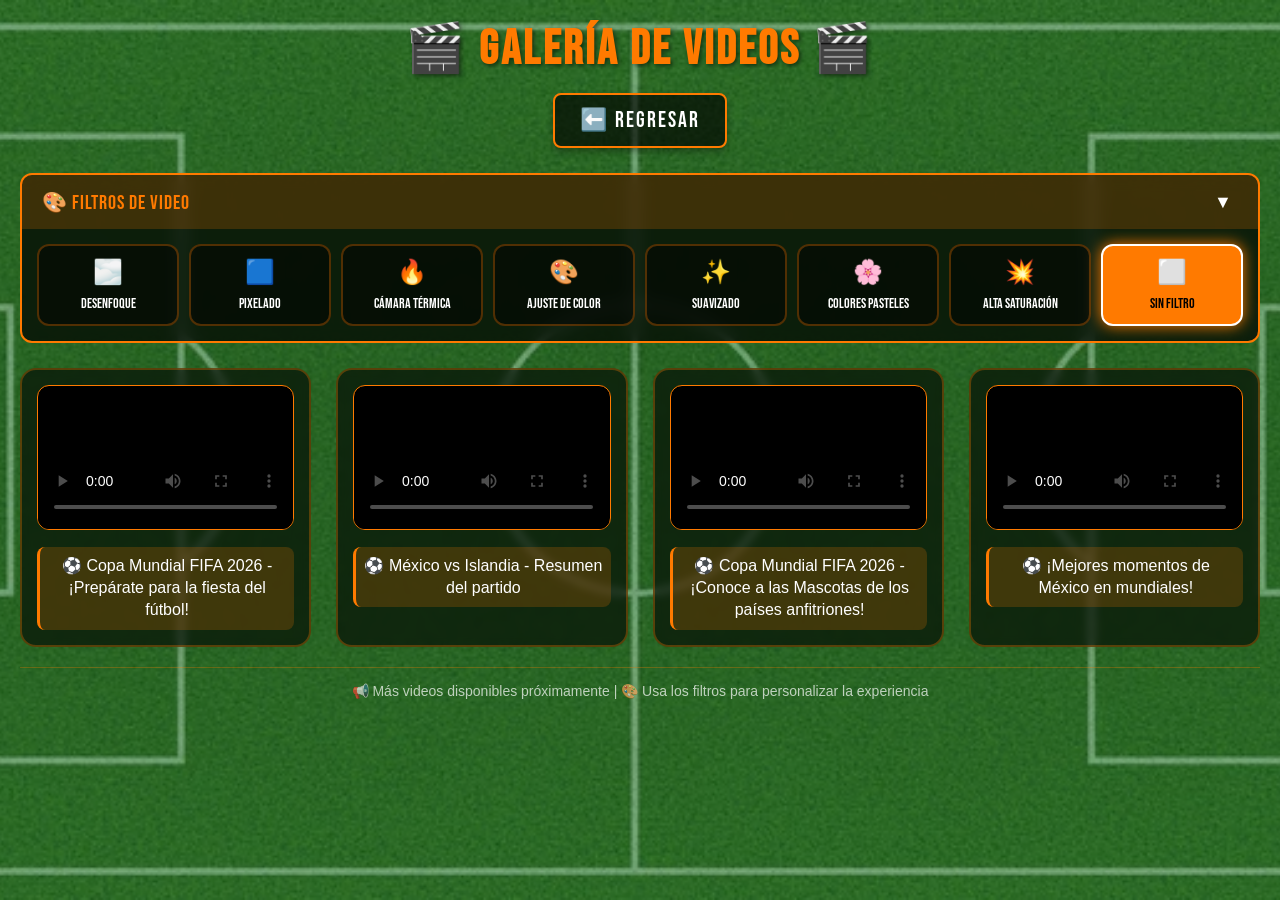
==== galeria.html @ 7ac12429 "Add files via upload" ====
<!DOCTYPE html>
<html lang="es">
<head>
    <meta charset="UTF-8">
    <meta name="viewport" content="width=device-width, initial-scale=1.0, maximum-scale=1.0, user-scalable=yes">
    <title>Go For The Goal - Galería</title>

    <!-- Fuentes -->
    <link href="https://fonts.googleapis.com/css2?family=Bebas+Neue&display=swap" rel="stylesheet">
    
    <!-- Estilos -->
    <link rel="stylesheet" href="galeria.css">
</head>
<body class="gallery">
    <main class="gallery-app">
        <!-- Encabezado -->
        <header class="gallery-header">
            <h1>🎬 GALERÍA DE VIDEOS 🎬</h1>
        </header>

        <!-- Botón regresar -->
        <nav class="gallery-nav">
            <a href="ra.html" class="btn-back" aria-label="Volver a la página principal">
                ⬅️ REGRESAR
            </a>
        </nav>

        <!-- PANEL DE FILTROS -->
        <div class="filtros-panel">
            <div class="filtros-header">
                <span>🎨 FILTROS DE VIDEO</span>
                <button class="filtros-toggle" id="filtrosToggle" onclick="toggleFiltros()">▼</button>
            </div>
            <div class="filtros-contenido" id="filtrosContenido">
                <div class="filtros-grid">
                    <button class="filtro-btn" data-filter="blur" onclick="aplicarFiltroGlobal('blur')">
                        <span class="filtro-icono">🌫️</span>
                        <span>Desenfoque</span>
                    </button>
                    <button class="filtro-btn" data-filter="pixelate" onclick="aplicarFiltroGlobal('pixelate')">
                        <span class="filtro-icono">🟦</span>
                        <span>Pixelado</span>
                    </button>
                    <button class="filtro-btn" data-filter="thermal" onclick="aplicarFiltroGlobal('thermal')">
                        <span class="filtro-icono">🔥</span>
                        <span>Cámara térmica</span>
                    </button>
                    <button class="filtro-btn" data-filter="color-adjust" onclick="aplicarFiltroGlobal('color-adjust')">
                        <span class="filtro-icono">🎨</span>
                        <span>Ajuste de color</span>
                    </button>
                    <button class="filtro-btn" data-filter="smooth" onclick="aplicarFiltroGlobal('smooth')">
                        <span class="filtro-icono">✨</span>
                        <span>Suavizado</span>
                    </button>
                    <button class="filtro-btn" data-filter="pastel" onclick="aplicarFiltroGlobal('pastel')">
                        <span class="filtro-icono">🌸</span>
                        <span>Colores pasteles</span>
                    </button>
                    <button class="filtro-btn" data-filter="saturation" onclick="aplicarFiltroGlobal('saturation')">
                        <span class="filtro-icono">💥</span>
                        <span>Alta saturación</span>
                    </button>
                    <button class="filtro-btn active" data-filter="none" onclick="aplicarFiltroGlobal('none')">
                        <span class="filtro-icono">⬜</span>
                        <span>Sin filtro</span>
                    </button>
                </div>
            </div>
        </div>

        <!-- Contenedor de videos -->
        <section class="video-grid">
            <!-- Video 1 -->
            <div class="video-card">
                <video controls preload="metadata" poster="img/poster-copa.jpg" class="video-filtrable">
                    <source src="vid/copamundial26.mp4" type="video/mp4">
                    <source src="vid/copamundial26.webm" type="video/webm">
                    Tu navegador no soporta la reproducción de videos.
                </video>
                <p>⚽ Copa Mundial FIFA 2026 - ¡Prepárate para la fiesta del fútbol!</p>
            </div>

            <!-- Video 2 -->
            <div class="video-card">
                <video controls preload="metadata" poster="img/poster-mexico.jpg" class="video-filtrable">
                    <source src="vid/mexvsisl.mp4" type="video/mp4">
                    <source src="vid/mexvsisl.webm" type="video/webm">
                    Tu navegador no soporta la reproducción de videos.
                </video>
                <p>⚽ México vs Islandia - Resumen del partido</p>
            </div>

            <!-- Video 3 -->
            <div class="video-card">
                <video controls preload="metadata" poster="img/poster-mascotas.jpg" class="video-filtrable">
                    <source src="vid/mascotasmundial.mp4" type="video/mp4">
                    <source src="vid/mascotasmundial.mp4" type="video/webm">
                    Tu navegador no soporta la reproducción de videos.
                </video>
                <p>⚽ Copa Mundial FIFA 2026 - ¡Conoce a las Mascotas de los países anfitriones!</p>
            </div>

            <!-- Video 4 -->
            <div class="video-card">
                <video controls preload="metadata" poster="img/poster-mexico.jpg" class="video-filtrable">
                    <source src="vid/mexicomomentos.mp4" type="video/mp4">
                    <source src="vid/mexicomomentos.mp4" type="video/webm">
                    Tu navegador no soporta la reproducción de videos.
                </video>
                <p>⚽ ¡Mejores momentos de México en mundiales!</p>
            </div>
        </section>

        <!-- Mensaje informativo -->
        <footer class="gallery-footer">
            <p>📢 Más videos disponibles próximamente | 🎨 Usa los filtros para personalizar la experiencia</p>
        </footer>
    </main>

    <script src="galeria.js"></script>
</body>
</html>
---- galeria.css ----
/* RESET */
* {
    margin: 0;
    padding: 0;
    box-sizing: border-box;
}

body.gallery {
    min-height: 100vh;
    font-family: Arial, Helvetica, sans-serif;
    color: white;
    background-image: url("img/cancha.jpg");
    background-size: cover;
    background-position: center;
    background-attachment: fixed;
}

/* Overlay verde */
body.gallery::before {
    content: "";
    position: fixed;
    inset: 0;
    background: rgba(13, 97, 20, 0.55);
    z-index: 0;
}

/* Estructura principal */
.gallery-app {
    min-height: 100vh;
    display: flex;
    flex-direction: column;
    padding: clamp(12px, 3vw, 20px);
    position: relative;
    z-index: 1;
}

/* Header */
.gallery-header {
    text-align: center;
    margin-bottom: 15px;
}

.gallery-header h1 {
    font-family: 'Bebas Neue', sans-serif;
    letter-spacing: 3px;
    font-size: clamp(32px, 8vw, 48px);
    color: #ff7a00;
    text-shadow: 2px 2px 4px rgba(0, 0, 0, 0.5);
}

/* Navegación */
.gallery-nav {
    display: flex;
    justify-content: center;
    margin-bottom: 25px;
}

/* Botón regresar - estilo consistente con otras páginas */
.btn-back {
    display: inline-block;
    padding: 12px 25px;
    font-family: 'Bebas Neue', sans-serif;
    font-size: clamp(18px, 4vw, 22px);
    letter-spacing: 2px;
    color: white;
    background: rgba(0, 0, 0, 0.65);
    border: 2px solid #ff7a00;
    border-radius: 8px;
    text-decoration: none;
    transition: all 0.25s ease;
    box-shadow: 0 4px 6px rgba(0, 0, 0, 0.3);
}

.btn-back:hover {
    background: #ff7a00;
    color: black;
    transform: scale(1.05);
    box-shadow: 0 0 15px #ff7a00, 0 0 30px rgba(255, 122, 0, 0.6);
}

.btn-back:active {
    transform: scale(0.98);
}

/* Grid de videos - Responsive */
.video-grid {
    display: grid;
    grid-template-columns: repeat(auto-fit, minmax(280px, 1fr));
    gap: clamp(15px, 3vw, 25px);
    max-width: 1400px;
    margin: 0 auto;
    width: 100%;
}

/* Tarjeta de video */
.video-card {
    background: rgba(0, 0, 0, 0.6);
    border: 2px solid rgba(255, 122, 0, 0.3);
    border-radius: 16px;
    padding: 15px;
    text-align: center;
    transition: all 0.3s ease;
    backdrop-filter: blur(4px);
    display: flex;
    flex-direction: column;
}

.video-card:hover {
    border-color: #ff7a00;
    transform: translateY(-5px);
    box-shadow: 0 10px 20px rgba(255, 122, 0, 0.3);
    background: rgba(0, 0, 0, 0.7);
}

/* Video */
.video-card video {
    width: 100%;
    border-radius: 12px;
    margin-bottom: 12px;
    aspect-ratio: 16/9;
    object-fit: cover;
    background: black;
    border: 1px solid #ff7a00;
}

/* Título del video */
.video-card p {
    font-size: clamp(14px, 3vw, 16px);
    font-weight: 500;
    line-height: 1.4;
    color: white;
    margin-top: 5px;
    padding: 8px;
    background: rgba(255, 122, 0, 0.2);
    border-radius: 8px;
    border-left: 3px solid #ff7a00;
    text-align: center;
}

/* Estado cuando no hay videos */
.video-grid:empty::after {
    content: "No hay videos disponibles";
    grid-column: 1 / -1;
    text-align: center;
    padding: 40px;
    font-size: 18px;
    color: rgba(255, 255, 255, 0.7);
    background: rgba(0, 0, 0, 0.3);
    border-radius: 12px;
}

/* Responsive para tablets */
@media (max-width: 768px) {
    .gallery-app {
        padding: 15px;
    }
    
    .video-grid {
        grid-template-columns: repeat(auto-fit, minmax(240px, 1fr));
        gap: 15px;
    }
    
    .video-card {
        padding: 12px;
    }
    
    .video-card p {
        font-size: 14px;
        padding: 6px;
    }
}

/* Responsive para móviles */
@media (max-width: 480px) {
    .gallery-header h1 {
        font-size: 32px;
    }
    
    .btn-back {
        padding: 10px 20px;
        font-size: 18px;
    }
    
    .video-grid {
        grid-template-columns: 1fr; /* Una columna en móvil */
        gap: 20px;
    }
    
    .video-card {
        padding: 10px;
    }
    
    .video-card video {
        aspect-ratio: 16/9;
    }
    
    .video-card p {
        font-size: 14px;
    }
}

/* Para pantallas muy pequeñas */
@media (max-width: 360px) {
    .gallery-header h1 {
        font-size: 28px;
    }
    
    .btn-back {
        padding: 8px 16px;
        font-size: 16px;
    }
    
    .video-card p {
        font-size: 13px;
    }
}

/* Orientación horizontal */
@media (max-height: 500px) and (orientation: landscape) {
    .gallery-app {
        padding: 10px;
    }
    
    .video-grid {
        grid-template-columns: repeat(2, 1fr);
    }
    
    .gallery-header {
        margin-bottom: 10px;
    }
    
    .gallery-header h1 {
        font-size: 28px;
    }
}

/* Animación de carga */
@keyframes fadeIn {
    from {
        opacity: 0;
        transform: translateY(20px);
    }
    to {
        opacity: 1;
        transform: translateY(0);
    }
}

.video-card {
    animation: fadeIn 0.5s ease-out forwards;
}

.video-card:nth-child(1) { animation-delay: 0.1s; }
.video-card:nth-child(2) { animation-delay: 0.2s; }
.video-card:nth-child(3) { animation-delay: 0.3s; }
.video-card:nth-child(4) { animation-delay: 0.4s; }

/* ===== PANEL DE FILTROS ===== */
.filtros-panel {
    background: rgba(0, 0, 0, 0.7);
    border: 2px solid #ff7a00;
    border-radius: 12px;
    margin-bottom: 25px;
    backdrop-filter: blur(8px);
    overflow: hidden;
}

.filtros-header {
    display: flex;
    justify-content: space-between;
    align-items: center;
    padding: 12px 20px;
    background: rgba(255, 122, 0, 0.2);
    cursor: pointer;
    font-family: 'Bebas Neue', sans-serif;
    font-size: 20px;
    letter-spacing: 1px;
    color: #ff7a00;
}

.filtros-toggle {
    background: none;
    border: none;
    color: white;
    font-size: 18px;
    cursor: pointer;
    width: 30px;
    height: 30px;
    display: flex;
    align-items: center;
    justify-content: center;
    border-radius: 50%;
    transition: all 0.2s;
}

.filtros-toggle:hover {
    background: rgba(255, 122, 0, 0.3);
}

.filtros-contenido {
    padding: 15px;
    transition: all 0.3s ease;
}

.filtros-contenido.collapsed {
    display: none;
}

.filtros-grid {
    display: grid;
    grid-template-columns: repeat(auto-fit, minmax(100px, 1fr));
    gap: 10px;
}

.filtro-btn {
    display: flex;
    flex-direction: column;
    align-items: center;
    gap: 8px;
    padding: 12px 8px;
    background: rgba(0, 0, 0, 0.5);
    border: 2px solid rgba(255, 122, 0, 0.3);
    border-radius: 12px;
    color: white;
    cursor: pointer;
    transition: all 0.25s ease;
    font-family: 'Bebas Neue', sans-serif;
    font-size: 14px;
}

.filtro-btn:hover {
    background: #ff7a00;
    border-color: white;
    transform: translateY(-3px);
    box-shadow: 0 5px 15px rgba(255, 122, 0, 0.4);
}

.filtro-btn.active {
    background: #ff7a00;
    border-color: white;
    color: black;
    box-shadow: 0 0 15px #ff7a00;
}

.filtro-icono {
    font-size: 24px;
}

/* Ajustes responsivos para panel de filtros */
@media (max-width: 600px) {
    .filtros-grid {
        grid-template-columns: repeat(4, 1fr);
        gap: 8px;
    }
    
    .filtro-btn {
        padding: 8px 4px;
        font-size: 12px;
    }
    
    .filtro-icono {
        font-size: 20px;
    }
    
    .filtros-header {
        font-size: 18px;
        padding: 10px 15px;
    }
}

@media (max-width: 400px) {
    .filtros-grid {
        grid-template-columns: repeat(3, 1fr);
    }
}

/* Estilos para videos con filtros */
.video-filtrable {
    transition: filter 0.2s ease;
}

/* Footer */
.gallery-footer {
    text-align: center;
    margin-top: 20px;
    padding: 15px;
    font-size: 14px;
    color: rgba(255, 255, 255, 0.7);
    border-top: 1px solid rgba(255, 122, 0, 0.3);
}
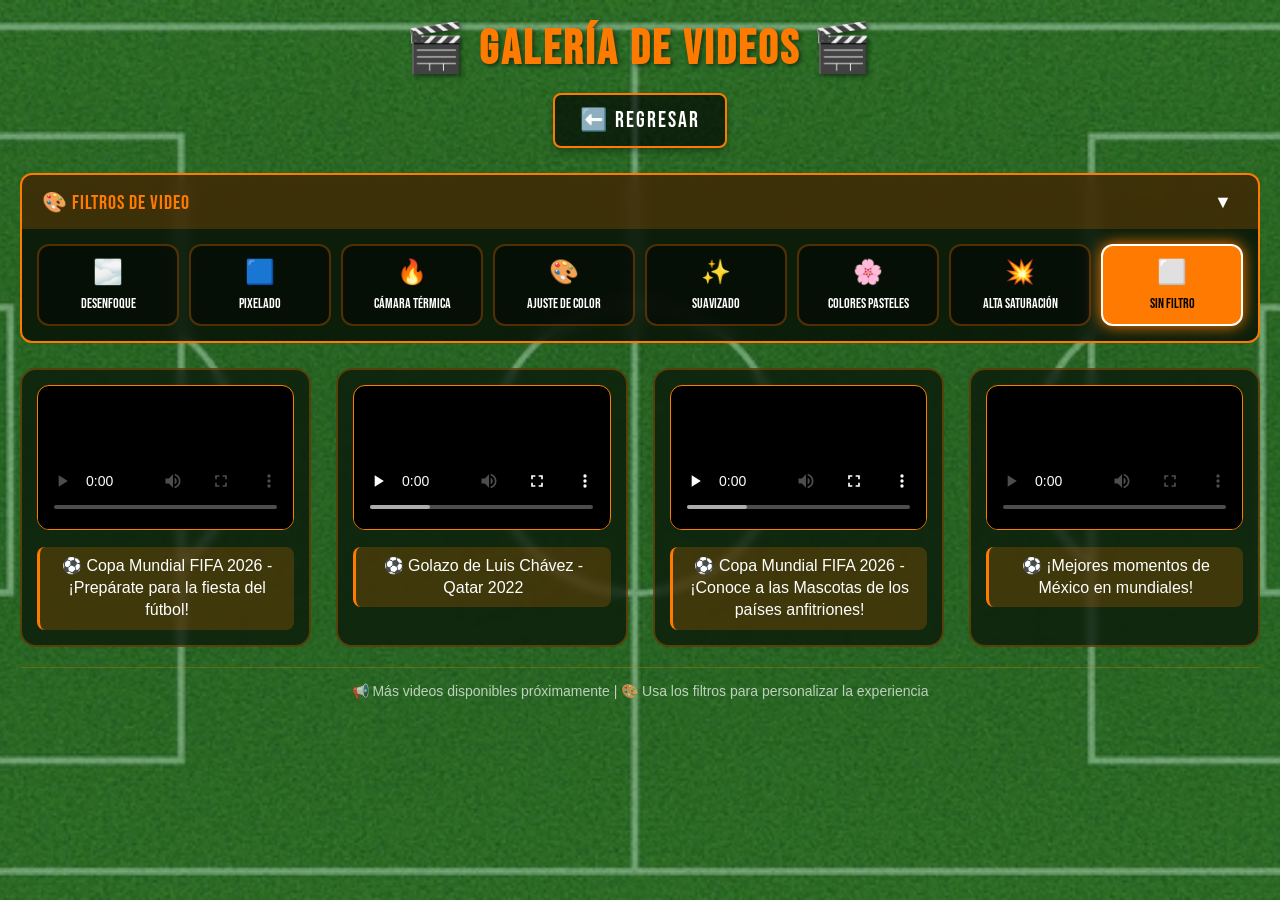
==== commit 2fbfbcf9: "Add files via upload" ====
--- a/galeria.html
+++ b/galeria.html
@@ -84,11 +84,11 @@
             <!-- Video 2 -->
             <div class="video-card">
                 <video controls preload="metadata" poster="img/poster-mexico.jpg" class="video-filtrable">
-                    <source src="vid/mexvsisl.mp4" type="video/mp4">
-                    <source src="vid/mexvsisl.webm" type="video/webm">
+                    <source src="vid/Goldechavez.mp4" type="video/mp4">
+                    <source src="vid/Goldechavez.mp4" type="video/webm">
                     Tu navegador no soporta la reproducción de videos.
                 </video>
-                <p>⚽ México vs Islandia - Resumen del partido</p>
+                <p>⚽ Golazo de Luis Chávez - Qatar 2022</p>
             </div>
 
             <!-- Video 3 -->
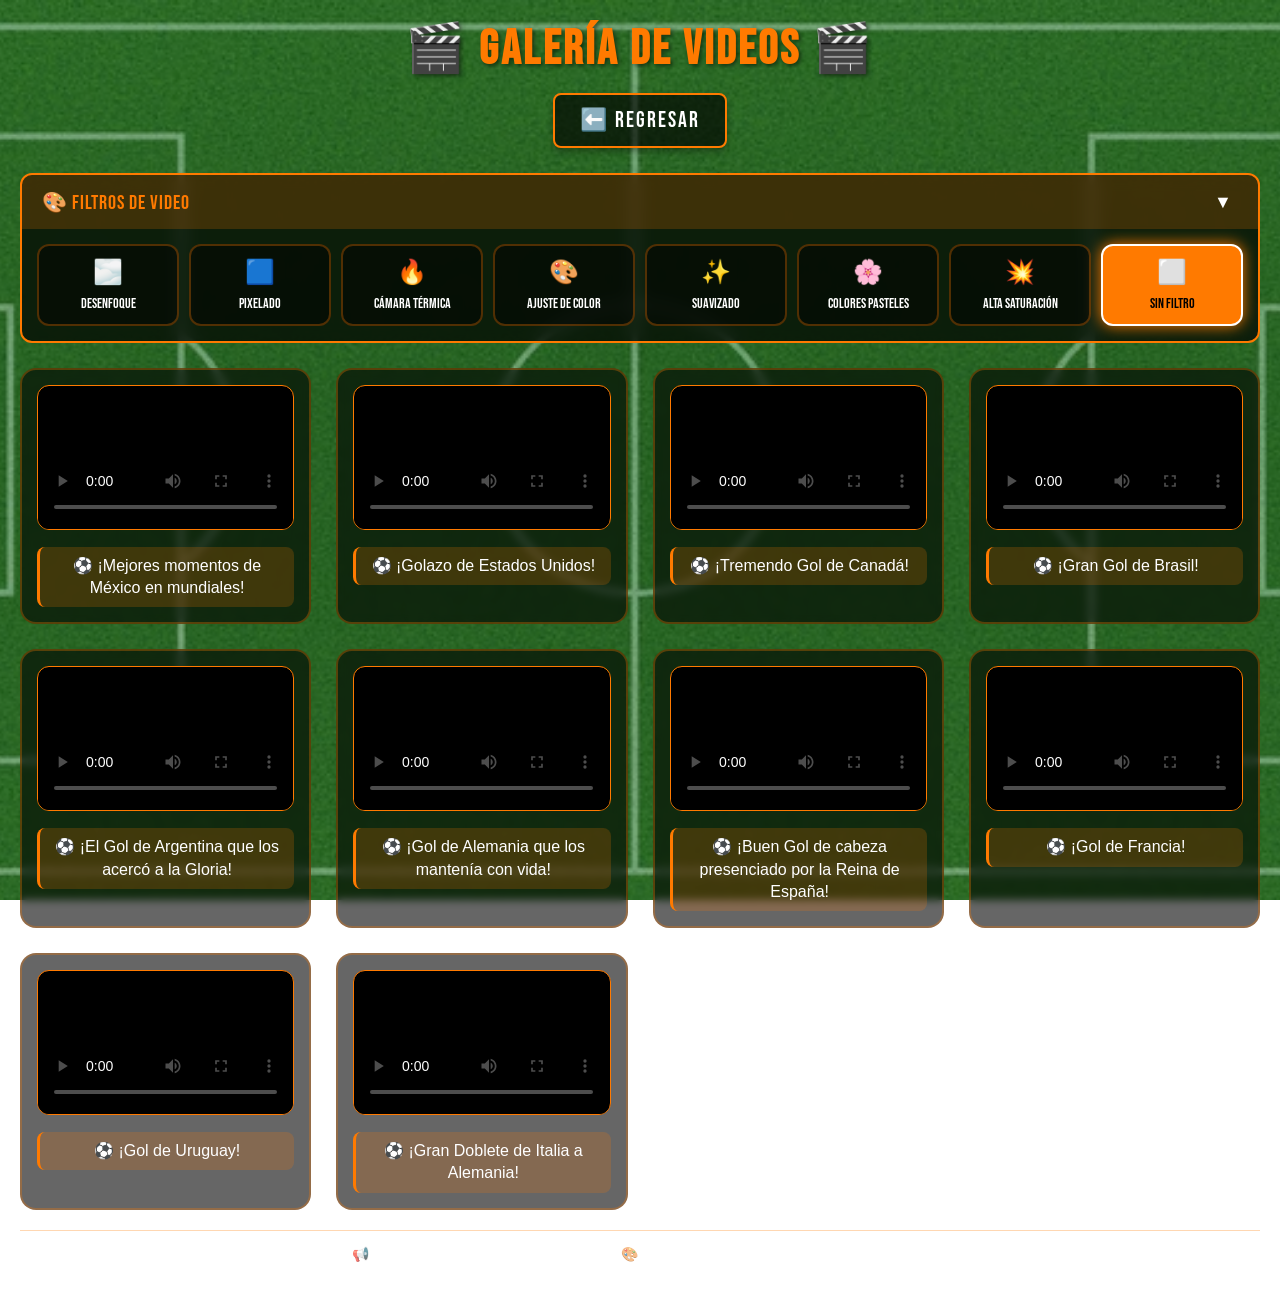
==== commit 4374bf0b: "Add files via upload" ====
--- a/galeria.html
+++ b/galeria.html
@@ -74,41 +74,101 @@
             <!-- Video 1 -->
             <div class="video-card">
                 <video controls preload="metadata" poster="img/poster-copa.jpg" class="video-filtrable">
-                    <source src="vid/copamundial26.mp4" type="video/mp4">
-                    <source src="vid/copamundial26.webm" type="video/webm">
+                    <source src="vid/mexicomomentos.mp4" type="video/mp4">
+                    <source src="vid/mexicomomentos.mp4" type="video/webm">
                     Tu navegador no soporta la reproducción de videos.
                 </video>
-                <p>⚽ Copa Mundial FIFA 2026 - ¡Prepárate para la fiesta del fútbol!</p>
+                <p>⚽ ¡Mejores momentos de México en mundiales!</p>
             </div>
 
             <!-- Video 2 -->
             <div class="video-card">
                 <video controls preload="metadata" poster="img/poster-mexico.jpg" class="video-filtrable">
-                    <source src="vid/Goldechavez.mp4" type="video/mp4">
-                    <source src="vid/Goldechavez.mp4" type="video/webm">
+                    <source src="vid/goleua.mp4" type="video/mp4">
+                    <source src="vid/goleua.mp4" type="video/webm">
                     Tu navegador no soporta la reproducción de videos.
                 </video>
-                <p>⚽ Golazo de Luis Chávez - Qatar 2022</p>
+                <p>⚽ ¡Golazo de Estados Unidos!</p>
             </div>
 
             <!-- Video 3 -->
             <div class="video-card">
                 <video controls preload="metadata" poster="img/poster-mascotas.jpg" class="video-filtrable">
-                    <source src="vid/mascotasmundial.mp4" type="video/mp4">
-                    <source src="vid/mascotasmundial.mp4" type="video/webm">
+                    <source src="vid/golcanada.mp4" type="video/mp4">
+                    <source src="vid/golcanada.mp4" type="video/webm">
                     Tu navegador no soporta la reproducción de videos.
                 </video>
-                <p>⚽ Copa Mundial FIFA 2026 - ¡Conoce a las Mascotas de los países anfitriones!</p>
+                <p>⚽ ¡Tremendo Gol de Canadá!</p>
             </div>
 
             <!-- Video 4 -->
             <div class="video-card">
                 <video controls preload="metadata" poster="img/poster-mexico.jpg" class="video-filtrable">
-                    <source src="vid/mexicomomentos.mp4" type="video/mp4">
-                    <source src="vid/mexicomomentos.mp4" type="video/webm">
+                    <source src="vid/golbrasil.mp4" type="video/mp4">
+                    <source src="vid/golbrasil.mp4" type="video/webm">
                     Tu navegador no soporta la reproducción de videos.
                 </video>
-                <p>⚽ ¡Mejores momentos de México en mundiales!</p>
+                <p>⚽ ¡Gran Gol de Brasil!</p>
+            </div>
+
+            <!-- Video 5 -->
+            <div class="video-card">
+                <video controls preload="metadata" poster="img/poster-mexico.jpg" class="video-filtrable">
+                    <source src="vid/golarg.mp4" type="video/mp4">
+                    <source src="vid/golarg.mp4" type="video/webm">
+                    Tu navegador no soporta la reproducción de videos.
+                </video>
+                <p>⚽ ¡El Gol de Argentina que los acercó a la Gloria!</p>
+            </div>
+
+            <!-- Video 6 -->
+            <div class="video-card">
+                <video controls preload="metadata" poster="img/poster-mexico.jpg" class="video-filtrable">
+                    <source src="vid/golalemania.mp4" type="video/mp4">
+                    <source src="vid/golalemania.mp4" type="video/webm">
+                    Tu navegador no soporta la reproducción de videos.
+                </video>
+                <p>⚽ ¡Gol de Alemania que los mantenía con vida!</p>
+            </div>
+
+            <!-- Video 7 -->
+            <div class="video-card">
+                <video controls preload="metadata" poster="img/poster-mexico.jpg" class="video-filtrable">
+                    <source src="vid/golesp.mp4" type="video/mp4">
+                    <source src="vid/golesp.mp4" type="video/webm">
+                    Tu navegador no soporta la reproducción de videos.
+                </video>
+                <p>⚽ ¡Buen Gol de cabeza presenciado por la Reina de España!</p>
+            </div>
+
+            <!-- Video 8 -->
+            <div class="video-card">
+                <video controls preload="metadata" poster="img/poster-mexico.jpg" class="video-filtrable">
+                    <source src="vid/golfrancia.mp4" type="video/mp4">
+                    <source src="vid/golfrancia.mp4" type="video/webm">
+                    Tu navegador no soporta la reproducción de videos.
+                </video>
+                <p>⚽ ¡Gol de Francia!</p>
+            </div>
+
+            <!-- Video 9 -->
+            <div class="video-card">
+                <video controls preload="metadata" poster="img/poster-mexico.jpg" class="video-filtrable">
+                    <source src="vid/goluruguay.mp4" type="video/mp4">
+                    <source src="vid/goluruguay.mp4" type="video/webm">
+                    Tu navegador no soporta la reproducción de videos.
+                </video>
+                <p>⚽ ¡Gol de Uruguay!</p>
+            </div>
+
+            <!-- Video 10 -->
+            <div class="video-card">
+                <video controls preload="metadata" poster="img/poster-mexico.jpg" class="video-filtrable">
+                    <source src="vid/golitalia.mp4" type="video/mp4">
+                    <source src="vid/golitalia.mp4" type="video/webm">
+                    Tu navegador no soporta la reproducción de videos.
+                </video>
+                <p>⚽ ¡Gran Doblete de Italia a Alemania!</p>
             </div>
         </section>
 
